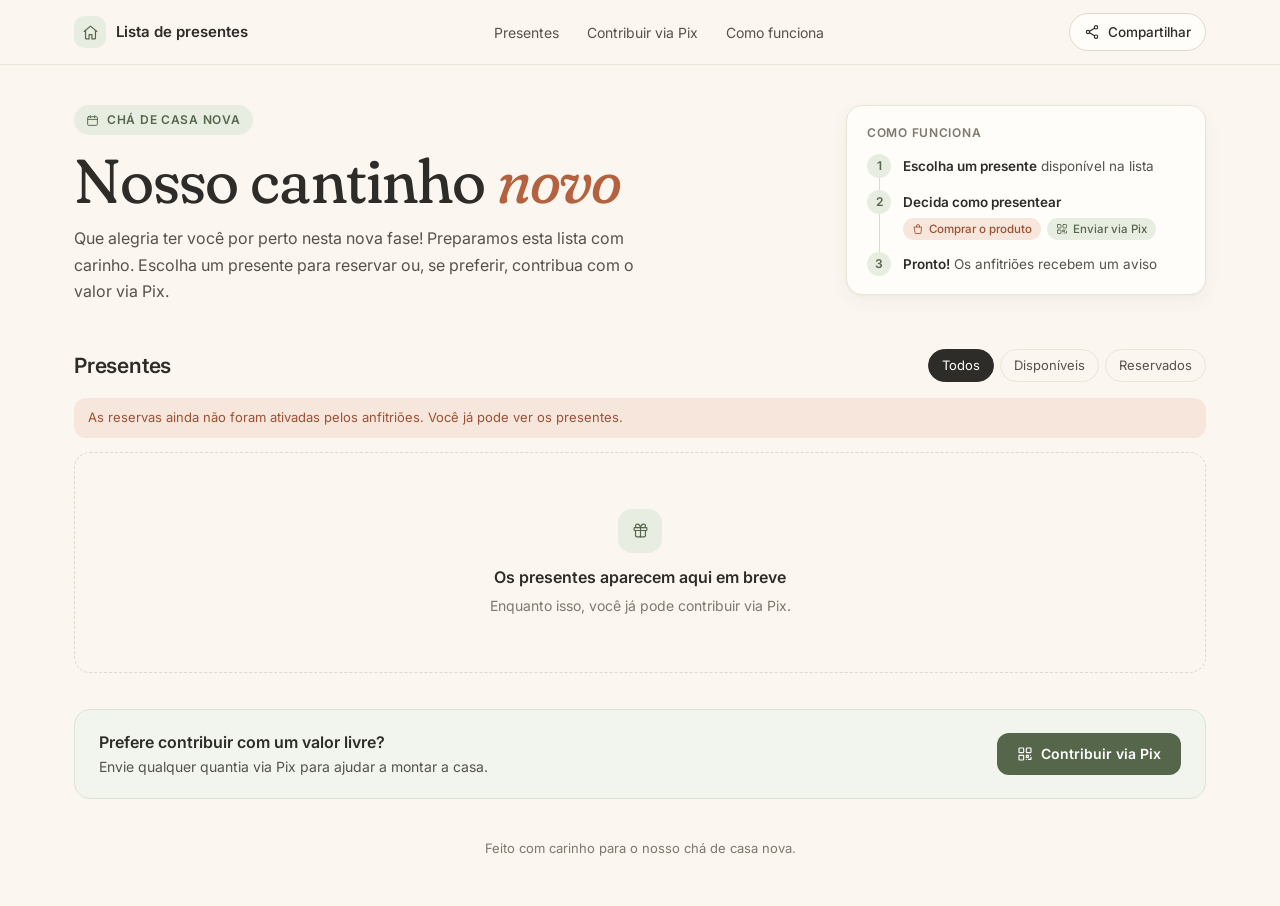
==== docs/index.html @ 6e47bffb "Cria o site público da lista de presentes Site estático (GitHub Pages, pasta docs/) com lista de pro" ====
<!doctype html>
<html lang="pt-BR">
<head>
<meta charset="utf-8">
<meta name="viewport" content="width=device-width, initial-scale=1, viewport-fit=cover">
<title>Nosso cantinho novo · Lista de presentes</title>
<meta name="description" content="Lista de presentes do nosso chá de casa nova. Escolha um presente ou contribua via Pix.">
<meta name="theme-color" content="#FBF7F0">
<meta property="og:type" content="website">
<meta property="og:title" content="Nosso cantinho novo · Lista de presentes">
<meta property="og:description" content="Escolha um presente para reservar ou contribua via Pix.">
<meta property="og:image" content="https://murilo-amaral.github.io/Lista-de-presentes/img/compartilhar.png">
<meta property="og:image:width" content="1200">
<meta property="og:image:height" content="630">
<meta name="twitter:card" content="summary_large_image">
<link rel="icon" href="data:image/svg+xml,%3Csvg xmlns='http://www.w3.org/2000/svg' viewBox='0 0 32 32'%3E%3Crect width='32' height='32' rx='9' fill='%23E8EDE1'/%3E%3Cpath d='M8 15l8-7 8 7M10 14v9h4v-5h4v5h4v-9' fill='none' stroke='%2356664B' stroke-width='2' stroke-linecap='round' stroke-linejoin='round'/%3E%3C/svg%3E">
<link rel="preconnect" href="https://fonts.googleapis.com">
<link rel="preconnect" href="https://fonts.gstatic.com" crossorigin>
<link href="https://fonts.googleapis.com/css2?family=Fraunces:ital,opsz,wght@0,9..144,400;1,9..144,400&family=Inter:wght@400;500;600&display=swap" rel="stylesheet">
<link rel="stylesheet" href="estilo.css">
</head>
<body>

<svg width="0" height="0" style="position:absolute" aria-hidden="true">
  <symbol id="i-link" viewBox="0 0 24 24"><path d="M10 13a5 5 0 0 0 7.5.5l3-3a5 5 0 0 0-7-7l-1.7 1.7"/><path d="M14 11a5 5 0 0 0-7.5-.5l-3 3a5 5 0 0 0 7 7l1.7-1.7"/></symbol>
  <symbol id="i-gift" viewBox="0 0 24 24"><rect x="3" y="8" width="18" height="4" rx="1"/><path d="M12 8v13"/><path d="M19 12v7a2 2 0 0 1-2 2H7a2 2 0 0 1-2-2v-7"/><path d="M7.5 8a2.5 2.5 0 0 1 0-5C11 3 12 8 12 8s1-5 4.5-5a2.5 2.5 0 0 1 0 5"/></symbol>
  <symbol id="i-home" viewBox="0 0 24 24"><path d="M3 10.5 12 3l9 7.5"/><path d="M5 9.5V20a1 1 0 0 0 1 1h4v-6h4v6h4a1 1 0 0 0 1-1V9.5"/></symbol>
  <symbol id="i-lock" viewBox="0 0 24 24"><rect x="4" y="11" width="16" height="10" rx="2"/><path d="M8 11V7a4 4 0 0 1 8 0v4"/></symbol>
  <symbol id="i-qr" viewBox="0 0 24 24"><rect x="3" y="3" width="7" height="7" rx="1"/><rect x="14" y="3" width="7" height="7" rx="1"/><rect x="3" y="14" width="7" height="7" rx="1"/><path d="M14 14h3v3h-3zM20 14v.01M14 20h.01M17 20h4v-3"/></symbol>
  <symbol id="i-bag" viewBox="0 0 24 24"><path d="M5 8h14l-1 12a1 1 0 0 1-1 1H7a1 1 0 0 1-1-1z"/><path d="M9 8V6a3 3 0 0 1 6 0v2"/></symbol>
  <symbol id="i-copy" viewBox="0 0 24 24"><rect x="9" y="9" width="12" height="12" rx="2"/><path d="M5 15V5a2 2 0 0 1 2-2h10"/></symbol>
  <symbol id="i-check" viewBox="0 0 24 24"><path d="M5 12.5l4.5 4.5L19 7.5"/></symbol>
  <symbol id="i-send" viewBox="0 0 24 24"><path d="M21 3 10 14"/><path d="M21 3l-7 18-4-7-7-4z"/></symbol>
  <symbol id="i-share" viewBox="0 0 24 24"><circle cx="18" cy="5" r="2.5"/><circle cx="6" cy="12" r="2.5"/><circle cx="18" cy="19" r="2.5"/><path d="M8.2 10.8l7.6-4.4M8.2 13.2l7.6 4.4"/></symbol>
  <symbol id="i-x" viewBox="0 0 24 24"><path d="M6 6l12 12M18 6 6 18"/></symbol>
  <symbol id="i-info" viewBox="0 0 24 24"><circle cx="12" cy="12" r="9"/><path d="M12 11v5M12 8h.01"/></symbol>
  <symbol id="i-cal" viewBox="0 0 24 24"><rect x="3" y="5" width="18" height="16" rx="2"/><path d="M3 10h18M8 3v4M16 3v4"/></symbol>
  <symbol id="i-ext" viewBox="0 0 24 24"><path d="M14 4h6v6M20 4l-9 9"/><path d="M18 14v5a1 1 0 0 1-1 1H5a1 1 0 0 1-1-1V7a1 1 0 0 1 1-1h5"/></symbol>
</svg>

<header class="nav">
  <div class="wrap nav-in">
    <a class="brand" href="#topo"><span class="mk"><svg class="i"><use href="#i-home"/></svg></span>Lista de presentes</a>
    <nav class="links">
      <a href="#presentes">Presentes</a>
      <a href="#" data-abrir-pix>Contribuir via Pix</a>
      <a href="#como-funciona">Como funciona</a>
    </nav>
    <button class="share" id="btnCompartilhar" type="button"><svg class="i"><use href="#i-share"/></svg><span>Compartilhar</span></button>
  </div>
</header>

<main id="topo">
  <section class="wrap hero">
    <div class="hero-txt">
      <span class="eyebrow"><svg class="i"><use href="#i-cal"/></svg><span id="etiqueta"></span></span>
      <h1 class="serif" id="titulo"></h1>
      <p class="lead" id="mensagem"></p>
    </div>
    <aside class="how" id="como-funciona">
      <h4>Como funciona</h4>
      <div class="step"><span class="n">1</span><div class="tx"><b>Escolha um presente</b> disponível na lista</div></div>
      <div class="step"><span class="n">2</span><div class="tx"><b>Decida como presentear</b>
        <div class="or"><span class="chip t"><svg class="i"><use href="#i-bag"/></svg>Comprar o produto</span><span class="chip s"><svg class="i"><use href="#i-qr"/></svg>Enviar via Pix</span></div></div></div>
      <div class="step"><span class="n">3</span><div class="tx"><b>Pronto!</b> Os anfitriões recebem um aviso</div></div>
    </aside>
  </section>

  <section class="wrap" id="presentes">
    <div class="sechead">
      <h2>Presentes <small id="contagem"></small></h2>
      <div class="filters" role="tablist">
        <button class="on" data-filtro="todos" type="button">Todos</button>
        <button data-filtro="disponiveis" type="button">Disponíveis</button>
        <button data-filtro="reservados" type="button">Reservados</button>
      </div>
    </div>
    <div class="aviso" id="aviso" hidden></div>
    <div class="grid" id="grade"></div>
    <div class="vazio" id="vazio" hidden>
      <span class="mk"><svg class="i"><use href="#i-gift"/></svg></span>
      <b>Os presentes aparecem aqui em breve</b>
      <span>Enquanto isso, você já pode contribuir via Pix.</span>
    </div>
  </section>

  <section class="wrap pix-faixa">
    <div>
      <b>Prefere contribuir com um valor livre?</b>
      <span>Envie qualquer quantia via Pix para ajudar a montar a casa.</span>
    </div>
    <button class="btn sage" type="button" data-abrir-pix><svg class="i"><use href="#i-qr"/></svg>Contribuir via Pix</button>
  </section>
</main>

<footer class="wrap rodape">Feito com carinho para o nosso chá de casa nova.</footer>

<!-- ============ Modal: reservar ============ -->
<dialog class="modal" id="modalReserva" aria-labelledby="mrTitulo">
  <form method="dialog" class="modal-in" id="formReserva">
    <div class="top"><h3 id="mrTitulo">Reservar presente</h3><button class="x" type="button" data-fechar aria-label="Fechar"><svg class="i"><use href="#i-x"/></svg></button></div>
    <div class="item" data-item></div>
    <div class="opts">
      <button type="button" class="opt on" data-modo="comprar"><span class="radio"></span><span class="oi t"><svg class="i"><use href="#i-bag"/></svg></span><b>Comprar o produto</b><span>Você compra e entrega</span></button>
      <button type="button" class="opt" data-modo="pix"><span class="radio"></span><span class="oi s"><svg class="i"><use href="#i-qr"/></svg></span><b>Contribuir via Pix</b><span>Envie o valor aos anfitriões</span></button>
    </div>
    <a class="anuncio" id="mrAnuncio" target="_blank" rel="noopener"><svg class="i"><use href="#i-ext"/></svg>Ver o anúncio do produto</a>
    <label class="campo">Seu nome <small>(só os anfitriões verão)</small>
      <input type="text" name="nome" maxlength="60" autocomplete="name" placeholder="Como os anfitriões te chamam" required>
    </label>
    <p class="erro" data-erro hidden></p>
    <button class="btn pri grande" type="submit" data-enviar><svg class="i"><use href="#i-gift"/></svg>Confirmar reserva</button>
    <p class="note"><svg class="i"><use href="#i-info"/></svg>Depois de reservar, o presente aparece como "Tem dono" para os outros convidados.</p>
  </form>
</dialog>

<!-- ============ Modal: Pix ============ -->
<dialog class="modal" id="modalPix" aria-labelledby="mpTitulo">
  <form method="dialog" class="modal-in" id="formPix">
    <div class="top"><h3 id="mpTitulo">Contribuir via Pix</h3><button class="x" type="button" data-fechar aria-label="Fechar"><svg class="i"><use href="#i-x"/></svg></button></div>
    <div class="item" data-item></div>
    <div data-pix-ok>
      <div class="qrwrap">
        <div class="qr" id="qr"></div>
        <div class="qrtx"><b>Escaneie no app do banco</b><span>Use a câmera do app do seu banco.</span><span class="sugerido" id="mpSugerido"></span></div>
      </div>
      <div class="orlbl">Ou copie a chave Pix</div>
      <div class="keyrow">
        <div class="key" id="mpChave"></div>
        <button class="copy" type="button" id="btnCopiar"><svg class="i"><use href="#i-copy"/></svg><span>Copiar chave</span></button>
      </div>
      <div class="avisar">
        <b>Já enviou? Avise os anfitriões</b>
        <label class="campo">Seu nome
          <input type="text" name="nome" maxlength="60" autocomplete="name" placeholder="Como os anfitriões te chamam">
        </label>
        <label class="check" data-so-item><input type="checkbox" name="reservar"> Paguei o valor do presente — marcar como reservado</label>
        <p class="erro" data-erro hidden></p>
        <button class="btn sage grande" type="submit" data-enviar><svg class="i"><use href="#i-send"/></svg>Avisar que enviei</button>
      </div>
    </div>
    <div class="pix-off" data-pix-off hidden>
      <svg class="i"><use href="#i-info"/></svg>
      <span>A chave Pix ainda não foi configurada pelos anfitriões.</span>
    </div>
  </form>
</dialog>

<!-- ============ Confirmação ============ -->
<div class="toast" id="toast" role="status" aria-live="polite" hidden>
  <span class="ck"><svg class="i"><use href="#i-check"/></svg></span>
  <div><b id="toastTitulo">Reservado com sucesso</b><span id="toastTexto"></span><span class="tg" id="toastTg" hidden><svg class="i"><use href="#i-send"/></svg>Notificação enviada pelo Telegram</span></div>
  <button class="x" id="toastFechar" aria-label="Fechar"><svg class="i"><use href="#i-x"/></svg></button>
</div>

<script src="config.js"></script>
<script src="vendor/qrcode.js"></script>
<script src="app.js"></script>
</body>
</html>
---- docs/estilo.css ----
:root{
  --bg:#FBF7F0; --surface:#FFFDF9; --line:#ECE4D7; --line-2:#E2D8C8;
  --ink:#2D2C29; --ink-2:#55524C; --muted:#7D776D;
  --sage:#8C9C7E; --sage-d:#56664B; --sage-l:#E8EDE1; --sage-ll:#F2F5ED;
  --terra:#B4613F; --terra-d:#9C5133; --terra-l:#F6E6DC;
  --shadow:0 1px 2px rgba(60,45,30,.04),0 6px 18px rgba(60,45,30,.05);
  --r:16px;
}
*{box-sizing:border-box;margin:0;padding:0}
[hidden]{display:none!important}
html{scroll-behavior:smooth;scroll-padding-top:80px}
body{font-family:Inter,system-ui,-apple-system,"Segoe UI",sans-serif;color:var(--ink);background:var(--bg);-webkit-font-smoothing:antialiased;line-height:1.5;min-height:100vh}
button,input{font:inherit;color:inherit}
button{cursor:pointer;background:none;border:0}
a{color:inherit;text-decoration:none}
.serif{font-family:Fraunces,Georgia,serif;font-variation-settings:"SOFT" 100}
svg.i{width:16px;height:16px;fill:none;stroke:currentColor;stroke-width:1.7;stroke-linecap:round;stroke-linejoin:round;flex:none}
.wrap{max-width:1180px;margin:0 auto;padding:0 24px}
:focus-visible{outline:2px solid var(--sage-d);outline-offset:2px;border-radius:6px}

/* nav */
.nav{position:sticky;top:0;z-index:20;background:rgba(251,247,240,.92);backdrop-filter:blur(10px);border-bottom:1px solid var(--line)}
.nav-in{height:64px;display:flex;align-items:center;justify-content:space-between;gap:16px}
.brand{display:flex;align-items:center;gap:10px;font-weight:600;font-size:15px}
.mk{width:32px;height:32px;border-radius:10px;background:var(--sage-l);color:var(--sage-d);display:grid;place-items:center;flex:none}
.mk svg{width:17px;height:17px}
.links{display:flex;gap:28px;font-size:14px;color:var(--ink-2)}
.links a:hover{color:var(--ink)}
.share{display:flex;align-items:center;gap:8px;font-size:13.5px;font-weight:500;border:1px solid var(--line-2);border-radius:999px;padding:8px 14px;background:var(--surface)}
.share:hover{border-color:var(--sage)}

/* hero */
.hero{display:flex;justify-content:space-between;align-items:flex-start;gap:40px;padding-top:40px;padding-bottom:8px}
.eyebrow{display:inline-flex;align-items:center;gap:8px;font-size:12px;font-weight:600;letter-spacing:.06em;text-transform:uppercase;color:var(--sage-d);background:var(--sage-l);border-radius:999px;padding:6px 12px}
.eyebrow svg{width:13px;height:13px}
.hero h1{font-size:clamp(38px,6vw,62px);line-height:1.04;font-weight:400;letter-spacing:-.015em;margin:14px 0 12px}
.hero h1 em{font-style:italic;color:var(--terra)}
.lead{font-size:16px;line-height:1.65;color:var(--ink-2);max-width:580px}
.how{width:360px;flex:none;background:var(--surface);border:1px solid var(--line);border-radius:var(--r);padding:18px 20px;box-shadow:var(--shadow)}
.how h4{font-size:12px;font-weight:600;letter-spacing:.06em;text-transform:uppercase;color:var(--muted);margin-bottom:12px}
.step{display:flex;gap:12px;position:relative;padding-bottom:12px}
.step:last-child{padding-bottom:0}
.step .n{width:24px;height:24px;border-radius:50%;display:grid;place-items:center;font-size:12px;font-weight:600;background:var(--sage-l);color:var(--sage-d);flex:none;z-index:1}
.step:not(:last-child):before{content:"";position:absolute;left:11.5px;top:24px;bottom:0;width:1px;background:var(--line-2)}
.step .tx{font-size:13.5px;line-height:1.4;color:var(--ink-2);padding-top:3px}
.step .tx b{color:var(--ink);font-weight:600}
.or{display:flex;gap:6px;margin-top:6px;flex-wrap:wrap}
.chip{white-space:nowrap;display:inline-flex;align-items:center;gap:5px;font-size:11.5px;font-weight:500;border-radius:999px;padding:3px 9px}
.chip.t{background:var(--terra-l);color:var(--terra-d)}
.chip.s{background:var(--sage-l);color:var(--sage-d)}
.chip svg{width:12px;height:12px}

/* lista */
.sechead{display:flex;align-items:center;justify-content:space-between;gap:12px;flex-wrap:wrap;margin:36px 0 16px}
.sechead h2{font-size:21px;font-weight:600;letter-spacing:-.01em}
.sechead small{font-size:13px;font-weight:400;color:var(--muted);margin-left:8px}
.filters{display:flex;gap:6px}
.filters button{font-size:13px;padding:6px 13px;border-radius:999px;color:var(--ink-2);border:1px solid var(--line)}
.filters button.on{background:var(--ink);color:#fff;border-color:var(--ink)}
.aviso{font-size:13px;color:var(--terra-d);background:var(--terra-l);border-radius:12px;padding:10px 14px;margin-bottom:14px}
.grid{display:grid;grid-template-columns:repeat(auto-fill,minmax(250px,1fr));gap:20px}
.card{background:var(--surface);border:1px solid var(--line);border-radius:var(--r);overflow:hidden;box-shadow:var(--shadow);display:flex;flex-direction:column}
.ph{aspect-ratio:1/1;position:relative;background:#fff;border-bottom:1px solid var(--line)}
.ph img{width:100%;height:100%;object-fit:contain;padding:14px;display:block}
.ph .sem{position:absolute;inset:0;display:grid;place-items:center;color:var(--line-2)}
.ph .sem svg{width:48px;height:48px}
.imp{position:absolute;left:10px;bottom:10px;display:inline-flex;align-items:center;gap:5px;font-size:11px;font-weight:500;color:var(--ink-2);background:rgba(255,253,249,.9);backdrop-filter:blur(4px);border:1px solid rgba(0,0,0,.06);border-radius:999px;padding:4px 9px 4px 7px}
.imp svg{width:11px;height:11px}
.badge{position:absolute;left:10px;top:10px;display:inline-flex;align-items:center;gap:6px;font-size:12px;font-weight:600;border-radius:999px;padding:5px 10px}
.badge.av{background:rgba(255,253,249,.94);color:var(--sage-d);border:1px solid rgba(0,0,0,.05)}
.badge.av i{width:6px;height:6px;border-radius:50%;background:#6E8A5C}
.badge.own{background:var(--ink);color:#fff}
.badge svg{width:12px;height:12px}
.cb{padding:14px 16px 16px;display:flex;flex-direction:column;flex:1}
.cb h3{font-size:15px;font-weight:600;line-height:1.3}
.cb p{font-size:13px;line-height:1.45;color:var(--muted);margin-top:4px}
.price{display:flex;align-items:baseline;gap:6px;margin:10px 0 12px}
.price b{font-size:15.5px;font-weight:600}
.price span{font-size:11.5px;color:var(--muted)}
.acoes{margin-top:auto}
.btn{display:flex;align-items:center;justify-content:center;gap:8px;height:42px;border-radius:12px;font-size:14px;font-weight:600;width:100%;transition:filter .15s}
.btn:hover{filter:brightness(.95)}
.btn:disabled{opacity:.6;cursor:wait}
.btn.pri{background:var(--terra);color:#fff}
.btn.sage{background:var(--sage-d);color:#fff}
.btn.sec{color:var(--sage-d);height:34px;font-weight:500;font-size:13px;margin-top:4px}
.btn.grande{height:46px;font-size:14.5px}
.card.res .ph img{filter:grayscale(.6);opacity:.55}
.card.res .ph{background:#F5F2ED}
.card.res h3{color:var(--ink-2)}
.card.res .price b{color:var(--muted)}
.resbox{margin-top:auto;border-radius:12px;background:#F3EFE8;border:1px dashed var(--line-2);padding:10px 12px;display:flex;gap:10px;align-items:center}
.resbox .ic{width:26px;height:26px;border-radius:50%;background:#E7E1D7;color:var(--ink-2);display:grid;place-items:center;flex:none}
.resbox .ic svg{width:14px;height:14px}
.resbox b{display:block;font-size:13px;font-weight:600}
.resbox span{font-size:12px;color:var(--muted)}
.vazio{display:flex;flex-direction:column;align-items:center;gap:6px;text-align:center;padding:56px 20px;border:1px dashed var(--line-2);border-radius:var(--r);color:var(--muted);font-size:14px}
.vazio b{color:var(--ink);font-size:16px;font-weight:600}
.vazio .mk{width:44px;height:44px;border-radius:14px;margin-bottom:6px}

.pix-faixa{margin-top:36px;display:flex;align-items:center;justify-content:space-between;gap:20px;background:var(--sage-ll);border:1px solid #DCE3D3;border-radius:var(--r);padding:20px 24px;max-width:1132px}
.pix-faixa b{display:block;font-size:16px;font-weight:600}
.pix-faixa span{font-size:14px;color:var(--ink-2)}
.pix-faixa .btn{width:auto;padding:0 20px;flex:none}
.rodape{text-align:center;font-size:13px;color:var(--muted);padding-top:40px;padding-bottom:48px}

/* modal */
.modal{border:0;padding:0;background:transparent;margin:auto;max-width:440px;width:calc(100% - 32px);max-height:calc(100% - 32px)}
.modal::backdrop{background:rgba(45,44,41,.38);backdrop-filter:blur(2px)}
.modal-in{background:var(--surface);border-radius:20px;padding:20px;box-shadow:0 24px 60px -12px rgba(60,45,30,.35);display:flex;flex-direction:column;gap:14px}
.top{display:flex;justify-content:space-between;align-items:center}
.top h3{font-size:17px;font-weight:600}
.x{width:30px;height:30px;border-radius:50%;background:#F3EFE8;display:grid;place-items:center;color:var(--muted);flex:none}
.x svg{width:14px;height:14px}
.item{display:flex;align-items:center;gap:12px;padding:8px;border-radius:12px;background:#F7F3EC}
.item:empty{display:none}
.item img{width:48px;height:48px;border-radius:9px;object-fit:contain;background:#fff;flex:none}
.item b{display:block;font-size:14px;font-weight:600;line-height:1.3}
.item span{font-size:12.5px;color:var(--muted)}
.opts{display:grid;grid-template-columns:1fr 1fr;gap:8px}
.opt{text-align:left;border:1px solid var(--line-2);border-radius:12px;padding:11px;position:relative;background:var(--surface)}
.opt .oi{width:28px;height:28px;border-radius:8px;display:grid;place-items:center;margin-bottom:7px}
.opt .oi.t{background:var(--terra-l);color:var(--terra-d)}
.opt .oi.s{background:var(--sage-l);color:var(--sage-d)}
.opt b{display:block;font-size:13px;font-weight:600}
.opt>span:last-child{display:block;font-size:11.5px;color:var(--muted);margin-top:2px;line-height:1.3}
.opt .radio{position:absolute;right:10px;top:10px;width:15px;height:15px;border-radius:50%;border:1.5px solid var(--line-2);background:#fff}
.opt.on{border-color:var(--terra);background:#FDF6F1;box-shadow:0 0 0 2px rgba(180,97,63,.14)}
.opt.on .radio{border-color:var(--terra);background:radial-gradient(circle,var(--terra) 0 3.5px,#fff 4px)}
.anuncio{display:inline-flex;align-items:center;gap:7px;font-size:13.5px;font-weight:500;color:var(--terra-d)}
.anuncio[hidden]{display:none}
.campo{display:flex;flex-direction:column;gap:6px;font-size:13px;font-weight:600}
.campo small{font-weight:400;color:var(--muted)}
.campo input{height:44px;border-radius:12px;border:1px solid var(--line-2);background:#fff;padding:0 13px;font-size:15px;font-weight:400}
.campo input:focus{outline:none;border-color:var(--sage-d);box-shadow:0 0 0 3px rgba(86,102,75,.15)}
.check{display:flex;gap:9px;align-items:flex-start;font-size:13px;color:var(--ink-2);line-height:1.4}
.check input{margin-top:2px;accent-color:var(--sage-d);width:16px;height:16px;flex:none}
.erro{font-size:13px;color:#A2402A;background:#FBEAE4;border-radius:10px;padding:8px 12px}
.note{display:flex;gap:7px;font-size:12px;line-height:1.45;color:var(--muted)}
.note svg{width:13px;height:13px;margin-top:2px}
.qrwrap{display:flex;gap:16px;align-items:center}
.qr{width:150px;height:150px;border-radius:14px;background:#fff;border:1px solid var(--line);padding:10px;flex:none}
.qr svg,.qr img{width:100%;height:100%;display:block}
.qrtx b{display:block;font-size:14px;font-weight:600;margin-bottom:4px}
.qrtx span{display:block;font-size:12.5px;line-height:1.45;color:var(--muted)}
.qrtx .sugerido{margin-top:6px;color:var(--ink-2)}
.orlbl{display:flex;align-items:center;gap:10px;font-size:12.5px;color:var(--muted)}
.orlbl:before,.orlbl:after{content:"";flex:1;height:1px;background:var(--line)}
.keyrow{display:flex;gap:8px}
.key{flex:1;min-width:0;height:44px;border-radius:12px;border:1px dashed var(--line-2);background:#FAF7F2;display:flex;align-items:center;padding:0 12px;font-size:13px;color:var(--ink-2);overflow:hidden;text-overflow:ellipsis;white-space:nowrap}
.copy{height:44px;border-radius:12px;background:var(--sage-d);color:#fff;font-size:13px;font-weight:600;padding:0 14px;display:flex;align-items:center;gap:6px;white-space:nowrap}
.copy svg{width:14px;height:14px}
.link-copia{font-size:12.5px;color:var(--sage-d);text-decoration:underline;text-underline-offset:3px;align-self:flex-start}
.avisar{display:flex;flex-direction:column;gap:10px;border-top:1px solid var(--line);padding-top:14px;margin-top:2px}
.avisar>b{font-size:14px}
.pix-off{display:flex;gap:10px;align-items:center;font-size:14px;color:var(--ink-2);background:#F7F3EC;border-radius:12px;padding:14px}
[data-pix-ok]{display:flex;flex-direction:column;gap:12px}
[data-pix-ok][hidden]{display:none}

/* toast */
.toast{position:fixed;z-index:50;right:24px;bottom:24px;max-width:380px;border-radius:16px;background:#EEF2E8;border:1px solid #D6DFCB;padding:13px 14px;display:flex;gap:11px;align-items:flex-start;box-shadow:0 16px 40px -12px rgba(60,45,30,.3);animation:sobe .25s ease-out}
.toast[hidden]{display:none}
.toast .ck{width:30px;height:30px;border-radius:50%;background:var(--sage-d);color:#fff;display:grid;place-items:center;flex:none}
.toast .ck svg{width:16px;height:16px;stroke-width:2.4}
.toast b{display:block;font-size:14px;font-weight:600;color:#3F4D35}
.toast span{display:block;font-size:12.5px;color:#5C6A52;margin-top:1px}
.toast .tg{display:inline-flex;align-items:center;gap:5px;margin-top:7px;font-size:11.5px;font-weight:500;background:rgba(255,255,255,.7);border-radius:999px;padding:3px 9px}
.toast .tg[hidden]{display:none}
.toast .tg svg{width:11px;height:11px}
.toast .x{background:transparent;width:24px;height:24px}
@keyframes sobe{from{transform:translateY(12px);opacity:0}}

/* responsivo */
@media (max-width:900px){
  .hero{flex-direction:column;gap:24px;padding-top:28px}
  .how{width:100%}
  .links{display:none}
}
@media (max-width:560px){
  .wrap{padding-left:16px;padding-right:16px}
  .share span{display:none}
  .share{padding:8px 10px}
  .grid{grid-template-columns:1fr;gap:14px}
  .ph{aspect-ratio:16/10}
  .pix-faixa{flex-direction:column;align-items:stretch;margin-left:16px;margin-right:16px;padding:18px}
  .pix-faixa .btn{width:100%}
  .modal{width:100%;max-width:none;margin:auto 0 0;max-height:92vh}
  .modal-in{border-radius:20px 20px 0 0;padding:18px 16px calc(18px + env(safe-area-inset-bottom))}
  .qr{width:128px;height:128px}
  .toast{left:12px;right:12px;bottom:12px;max-width:none}
}
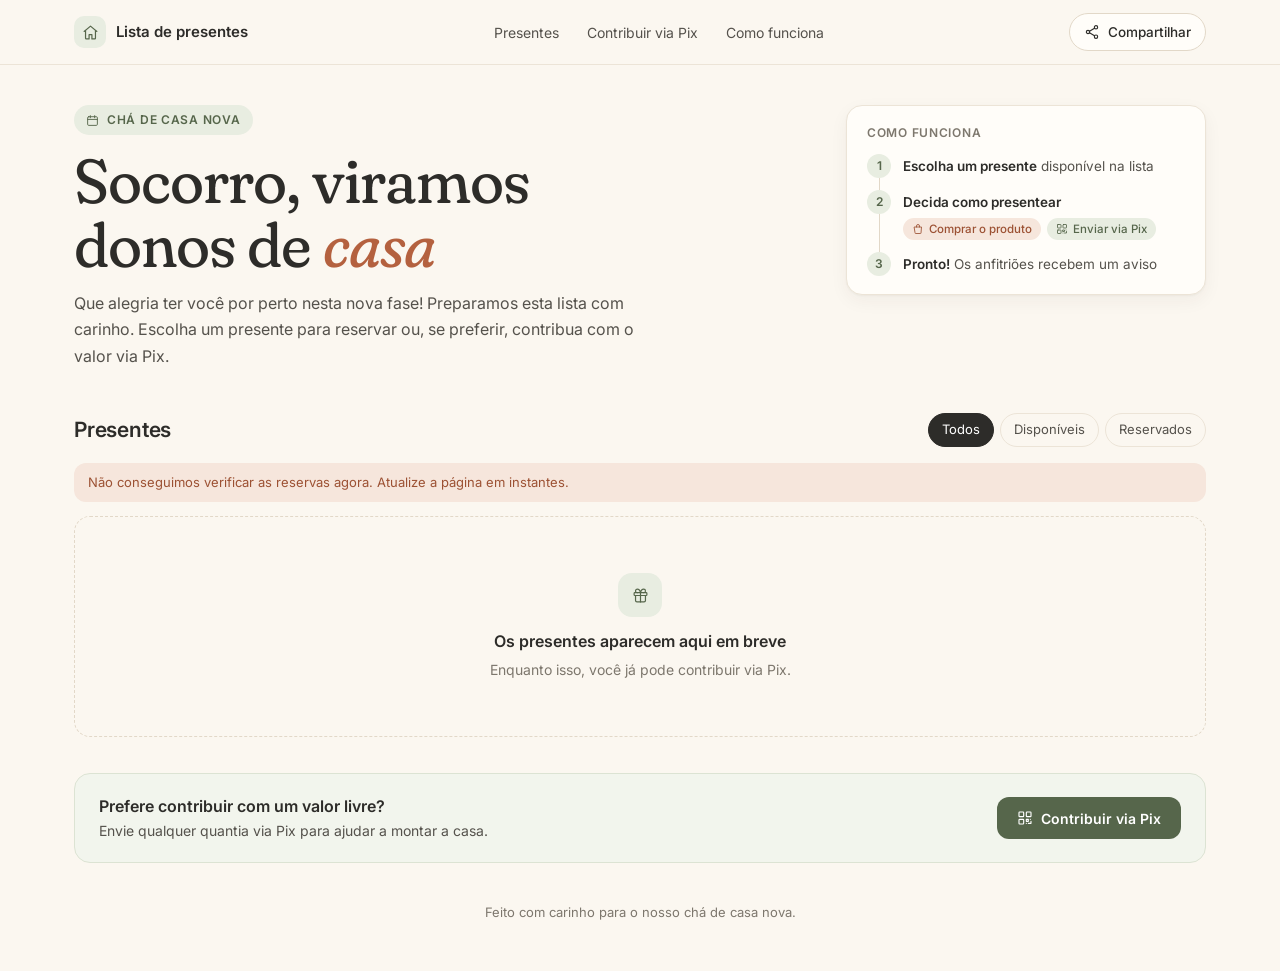
==== commit f90e57a0: "Configura o Pix e muda o título para "Socorro, viramos donos de casa" Co-Authored-By: Claude Opus 5." ====
--- a/docs/index.html
+++ b/docs/index.html
@@ -3,11 +3,11 @@
 <head>
 <meta charset="utf-8">
 <meta name="viewport" content="width=device-width, initial-scale=1, viewport-fit=cover">
-<title>Nosso cantinho novo · Lista de presentes</title>
+<title>Socorro, viramos donos de casa · Lista de presentes</title>
 <meta name="description" content="Lista de presentes do nosso chá de casa nova. Escolha um presente ou contribua via Pix.">
 <meta name="theme-color" content="#FBF7F0">
 <meta property="og:type" content="website">
-<meta property="og:title" content="Nosso cantinho novo · Lista de presentes">
+<meta property="og:title" content="Socorro, viramos donos de casa · Lista de presentes">
 <meta property="og:description" content="Escolha um presente para reservar ou contribua via Pix.">
 <meta property="og:image" content="https://murilo-amaral.github.io/Lista-de-presentes/img/compartilhar.png">
 <meta property="og:image:width" content="1200">
--- a/docs/estilo.css
+++ b/docs/estilo.css
@@ -33,7 +33,7 @@
 .hero{display:flex;justify-content:space-between;align-items:flex-start;gap:40px;padding-top:40px;padding-bottom:8px}
 .eyebrow{display:inline-flex;align-items:center;gap:8px;font-size:12px;font-weight:600;letter-spacing:.06em;text-transform:uppercase;color:var(--sage-d);background:var(--sage-l);border-radius:999px;padding:6px 12px}
 .eyebrow svg{width:13px;height:13px}
-.hero h1{font-size:clamp(38px,6vw,62px);line-height:1.04;font-weight:400;letter-spacing:-.015em;margin:14px 0 12px}
+.hero h1{text-wrap:balance;font-size:clamp(38px,6vw,62px);line-height:1.04;font-weight:400;letter-spacing:-.015em;margin:14px 0 12px}
 .hero h1 em{font-style:italic;color:var(--terra)}
 .lead{font-size:16px;line-height:1.65;color:var(--ink-2);max-width:580px}
 .how{width:360px;flex:none;background:var(--surface);border:1px solid var(--line);border-radius:var(--r);padding:18px 20px;box-shadow:var(--shadow)}
@@ -147,7 +147,7 @@
 .orlbl{display:flex;align-items:center;gap:10px;font-size:12.5px;color:var(--muted)}
 .orlbl:before,.orlbl:after{content:"";flex:1;height:1px;background:var(--line)}
 .keyrow{display:flex;gap:8px}
-.key{flex:1;min-width:0;height:44px;border-radius:12px;border:1px dashed var(--line-2);background:#FAF7F2;display:flex;align-items:center;padding:0 12px;font-size:13px;color:var(--ink-2);overflow:hidden;text-overflow:ellipsis;white-space:nowrap}
+.key{flex:1;min-width:0;height:44px;border-radius:12px;border:1px dashed var(--line-2);background:#FAF7F2;display:flex;align-items:center;padding:0 10px;font-size:12px;letter-spacing:-.01em;color:var(--ink-2);overflow:hidden;text-overflow:ellipsis;white-space:nowrap}
 .copy{height:44px;border-radius:12px;background:var(--sage-d);color:#fff;font-size:13px;font-weight:600;padding:0 14px;display:flex;align-items:center;gap:6px;white-space:nowrap}
 .copy svg{width:14px;height:14px}
 .link-copia{font-size:12.5px;color:var(--sage-d);text-decoration:underline;text-underline-offset:3px;align-self:flex-start}
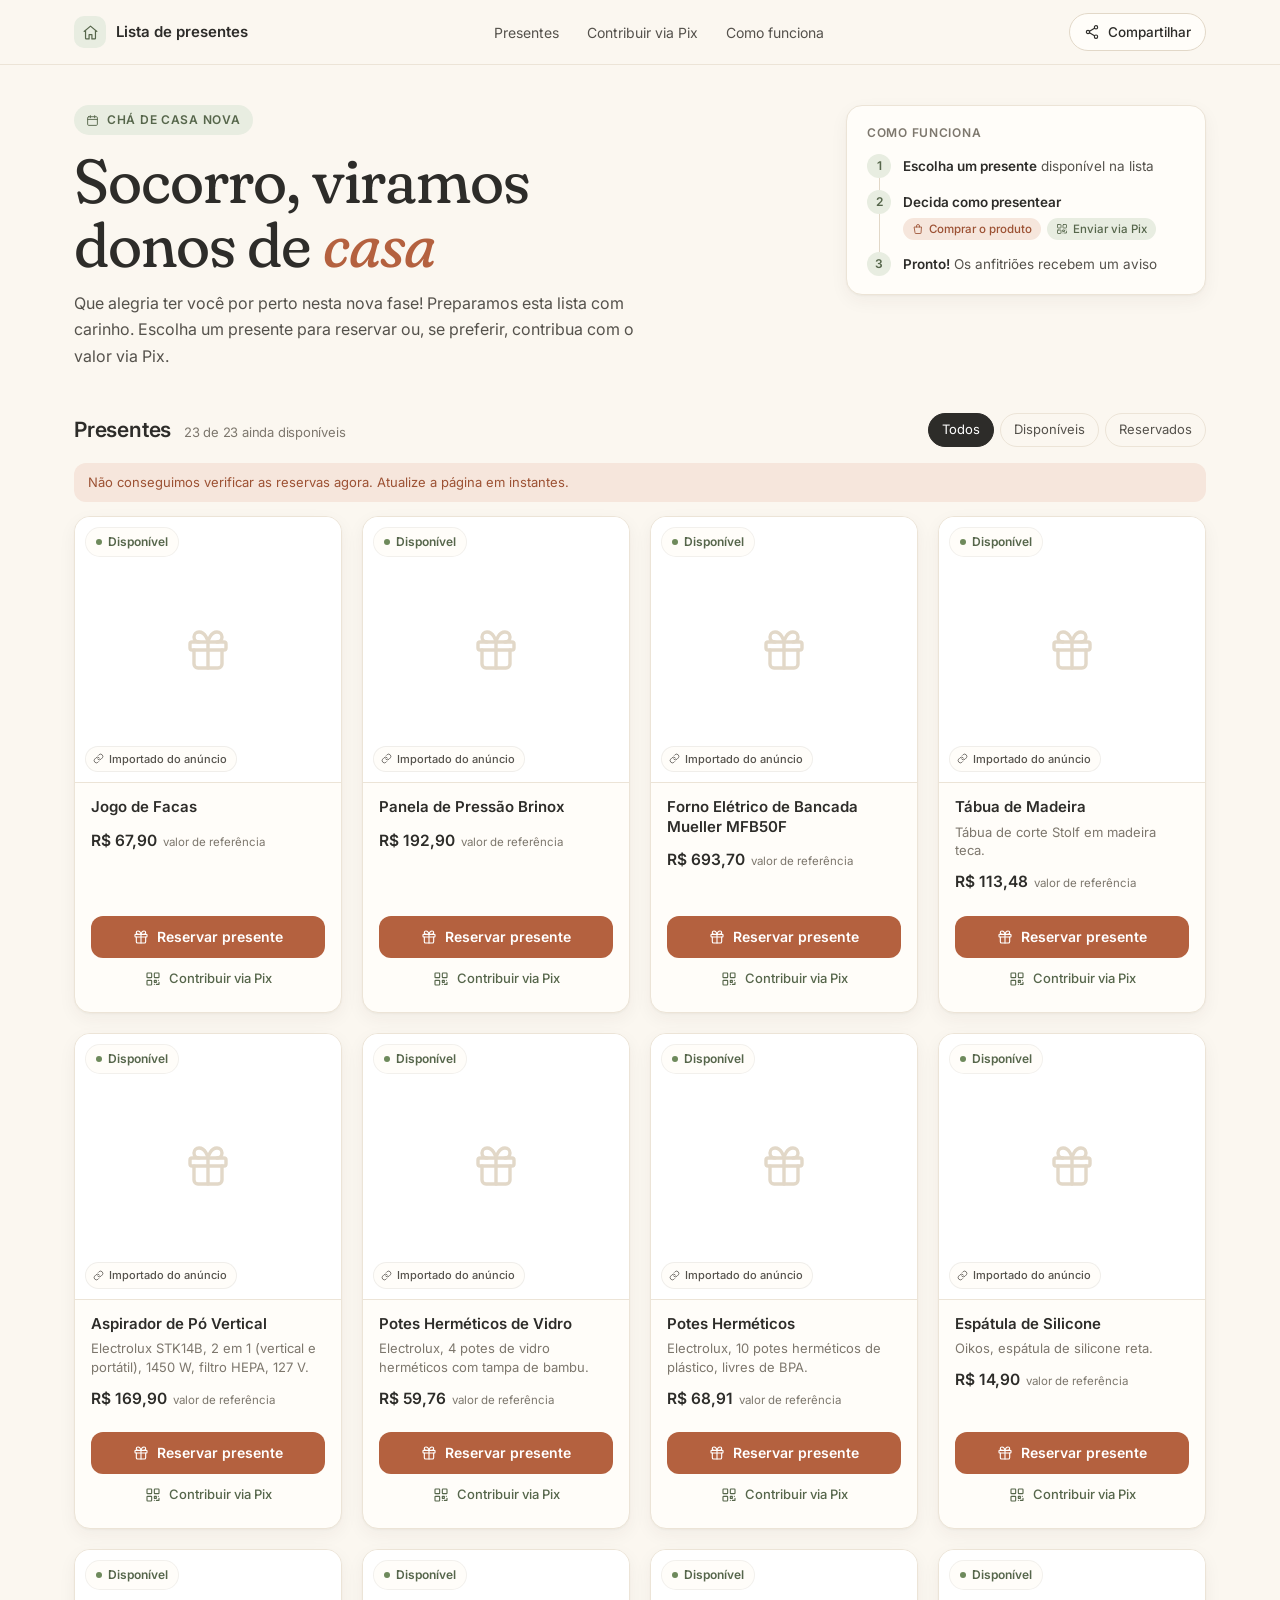
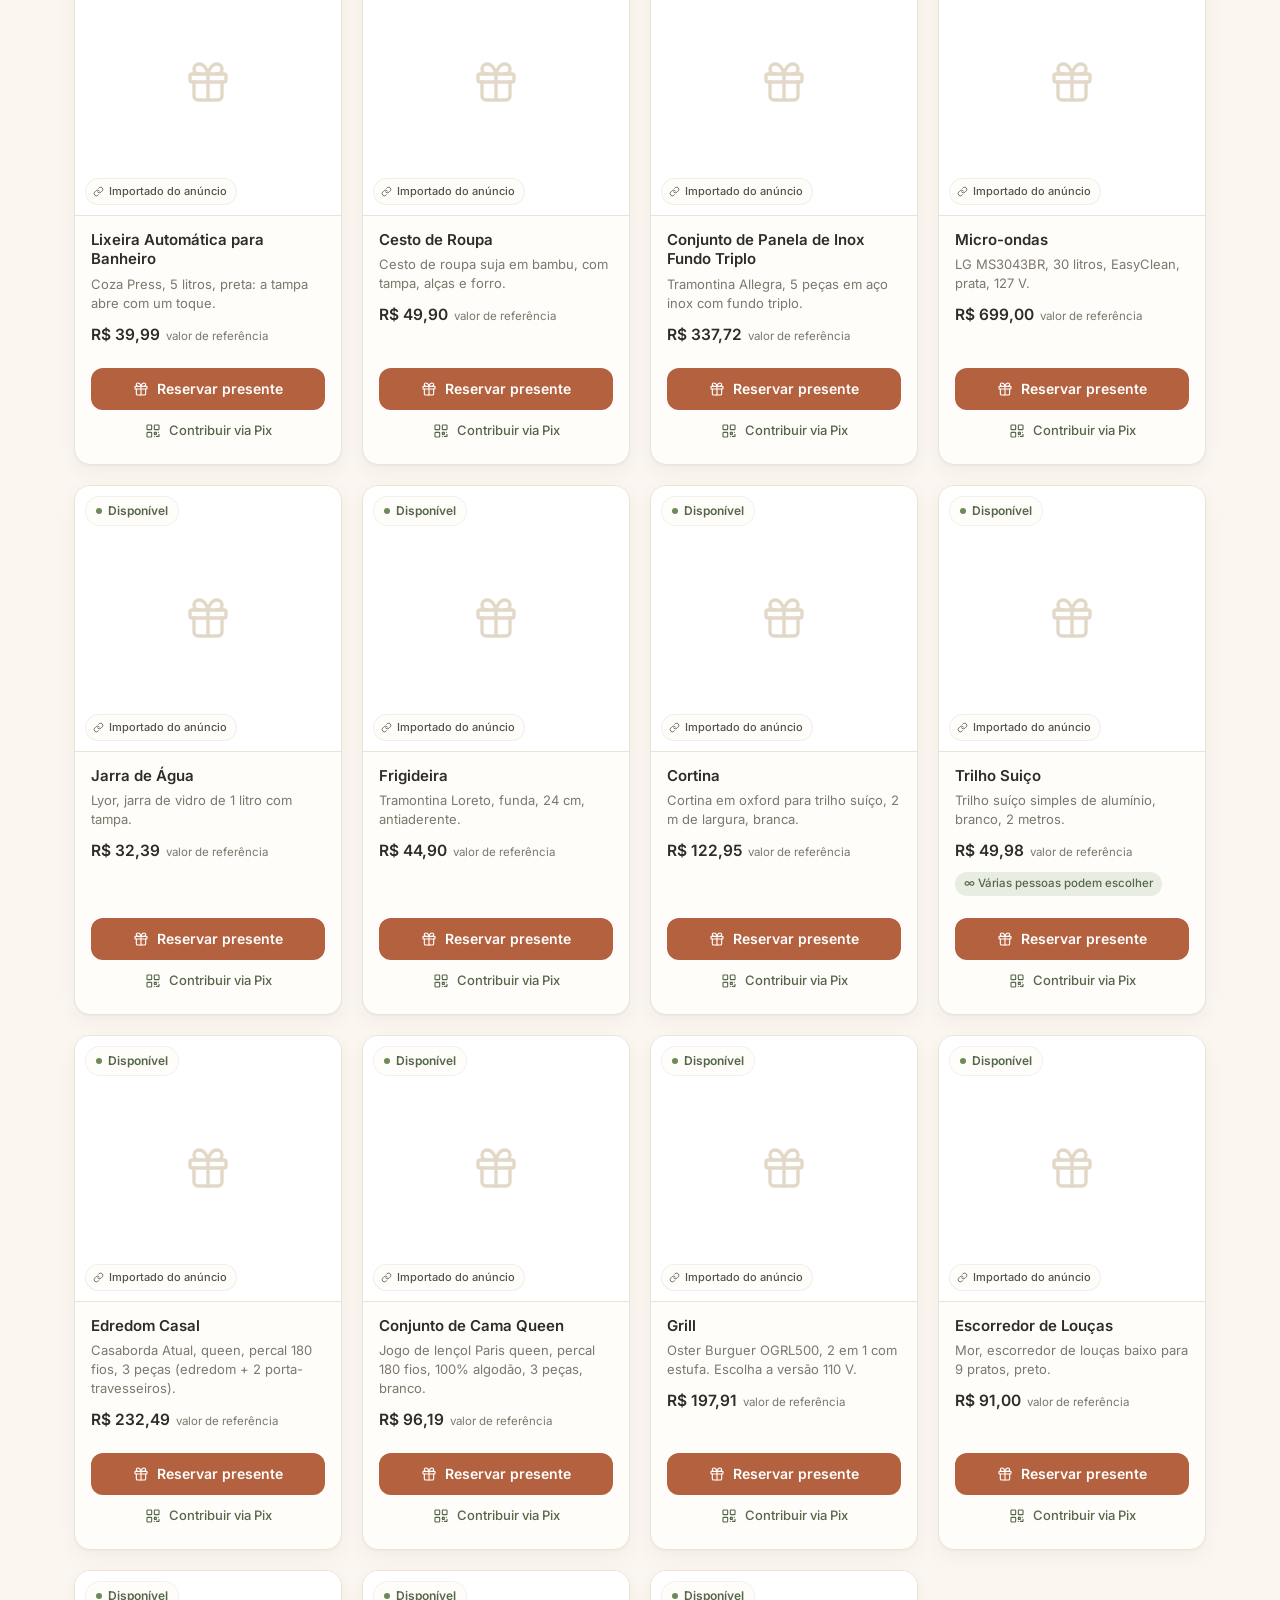
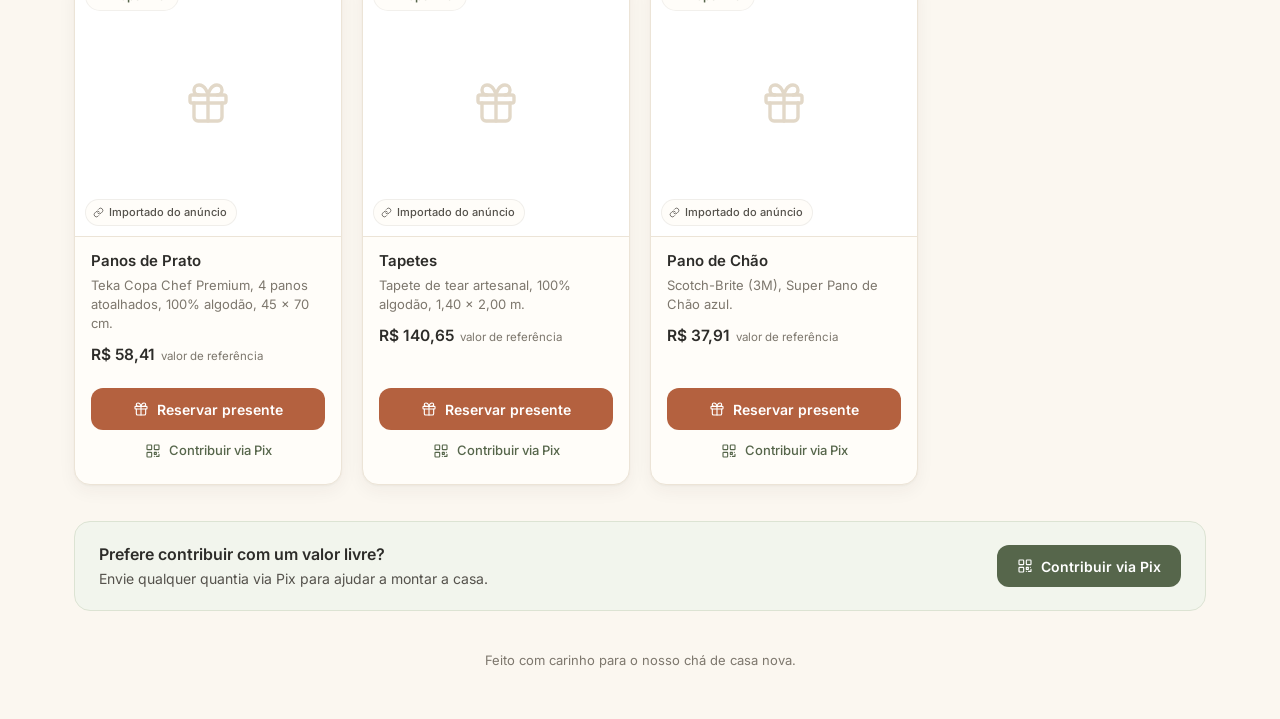
==== commit 25ce6e37: "Permite que quem reservou retire a reserva e remove o checkbox do Pix Cada reserva recebe um código " ====
--- a/docs/index.html
+++ b/docs/index.html
@@ -35,6 +35,7 @@
   <symbol id="i-x" viewBox="0 0 24 24"><path d="M6 6l12 12M18 6 6 18"/></symbol>
   <symbol id="i-info" viewBox="0 0 24 24"><circle cx="12" cy="12" r="9"/><path d="M12 11v5M12 8h.01"/></symbol>
   <symbol id="i-cal" viewBox="0 0 24 24"><rect x="3" y="5" width="18" height="16" rx="2"/><path d="M3 10h18M8 3v4M16 3v4"/></symbol>
+  <symbol id="i-undo" viewBox="0 0 24 24"><path d="M9 14 4 9l5-5"/><path d="M4 9h10.5a5.5 5.5 0 0 1 0 11H11"/></symbol>
   <symbol id="i-ext" viewBox="0 0 24 24"><path d="M14 4h6v6M20 4l-9 9"/><path d="M18 14v5a1 1 0 0 1-1 1H5a1 1 0 0 1-1-1V7a1 1 0 0 1 1-1h5"/></symbol>
 </svg>
 
@@ -110,7 +111,7 @@
     </label>
     <p class="erro" data-erro hidden></p>
     <button class="btn pri grande" type="submit" data-enviar><svg class="i"><use href="#i-gift"/></svg>Confirmar reserva</button>
-    <p class="note"><svg class="i"><use href="#i-info"/></svg>Depois de reservar, o presente aparece como "Tem dono" para os outros convidados.</p>
+    <p class="note"><svg class="i"><use href="#i-info"/></svg>Depois de reservar, o presente aparece como "Tem dono" para os outros convidados. Se mudar de ideia, você pode retirar a reserva por este mesmo aparelho.</p>
   </form>
 </dialog>
 
@@ -134,7 +135,6 @@
         <label class="campo">Seu nome
           <input type="text" name="nome" maxlength="60" autocomplete="name" placeholder="Como os anfitriões te chamam">
         </label>
-        <label class="check" data-so-item><input type="checkbox" name="reservar"> Paguei o valor do presente — marcar como reservado</label>
         <p class="erro" data-erro hidden></p>
         <button class="btn sage grande" type="submit" data-enviar><svg class="i"><use href="#i-send"/></svg>Avisar que enviei</button>
       </div>
@@ -142,6 +142,20 @@
     <div class="pix-off" data-pix-off hidden>
       <svg class="i"><use href="#i-info"/></svg>
       <span>A chave Pix ainda não foi configurada pelos anfitriões.</span>
+    </div>
+  </form>
+</dialog>
+
+<!-- ============ Modal: retirar reserva ============ -->
+<dialog class="modal" id="modalCancelar" aria-labelledby="mcTitulo">
+  <form method="dialog" class="modal-in" id="formCancelar">
+    <div class="top"><h3 id="mcTitulo">Retirar reserva?</h3><button class="x" type="button" data-fechar aria-label="Fechar"><svg class="i"><use href="#i-x"/></svg></button></div>
+    <div class="item" data-item></div>
+    <p class="txt">O presente volta a ficar disponível para os outros convidados, e os anfitriões são avisados.</p>
+    <p class="erro" data-erro hidden></p>
+    <div class="duplo">
+      <button class="btn claro grande" type="button" data-fechar>Manter reserva</button>
+      <button class="btn pri grande" type="submit" data-enviar><svg class="i"><use href="#i-undo"/></svg>Retirar reserva</button>
     </div>
   </form>
 </dialog>
--- a/docs/estilo.css
+++ b/docs/estilo.css
@@ -64,6 +64,11 @@
 .ph img{width:100%;height:100%;object-fit:contain;padding:14px;display:block}
 .ph .sem{position:absolute;inset:0;display:grid;place-items:center;color:var(--line-2)}
 .ph .sem svg{width:48px;height:48px}
+.ph.vazia{aspect-ratio:auto;height:132px;background:var(--sage-ll)}
+.ph.vazia .sem{color:#C9D3BE}
+.ph.vazia .sem svg{width:36px;height:36px}
+.cb h3{margin-bottom:2px}
+.acoes{padding-top:10px}
 .imp{position:absolute;left:10px;bottom:10px;display:inline-flex;align-items:center;gap:5px;font-size:11px;font-weight:500;color:var(--ink-2);background:rgba(255,253,249,.9);backdrop-filter:blur(4px);border:1px solid rgba(0,0,0,.06);border-radius:999px;padding:4px 9px 4px 7px}
 .imp svg{width:11px;height:11px}
 .badge{position:absolute;left:10px;top:10px;display:inline-flex;align-items:center;gap:6px;font-size:12px;font-weight:600;border-radius:999px;padding:5px 10px}
@@ -78,6 +83,7 @@
 .price b{font-size:15.5px;font-weight:600}
 .price span{font-size:11.5px;color:var(--muted)}
 .acoes{margin-top:auto}
+.chip.multi{align-self:flex-start;margin:-2px 0 12px;white-space:normal}
 .btn{display:flex;align-items:center;justify-content:center;gap:8px;height:42px;border-radius:12px;font-size:14px;font-weight:600;width:100%;transition:filter .15s}
 .btn:hover{filter:brightness(.95)}
 .btn:disabled{opacity:.6;cursor:wait}
@@ -189,3 +195,13 @@
   .qr{width:128px;height:128px}
   .toast{left:12px;right:12px;bottom:12px;max-width:none}
 }
+
+/* retirar reserva */
+.resbox.meu{background:var(--sage-ll);border:1px solid #DCE3D3}
+.resbox.meu .ic{background:var(--sage-d);color:#fff}
+.minha{display:flex;align-items:center;flex-wrap:wrap;gap:4px;font-size:12.5px;color:var(--sage-d);margin:-4px 0 10px}
+.minha svg{width:13px;height:13px}
+.link-acao{font-size:12.5px;color:var(--terra-d);text-decoration:underline;text-underline-offset:3px}
+.txt{font-size:14px;line-height:1.5;color:var(--ink-2)}
+.duplo{display:grid;grid-template-columns:1fr 1fr;gap:8px}
+.btn.claro{background:#F3EFE8;color:var(--ink)}
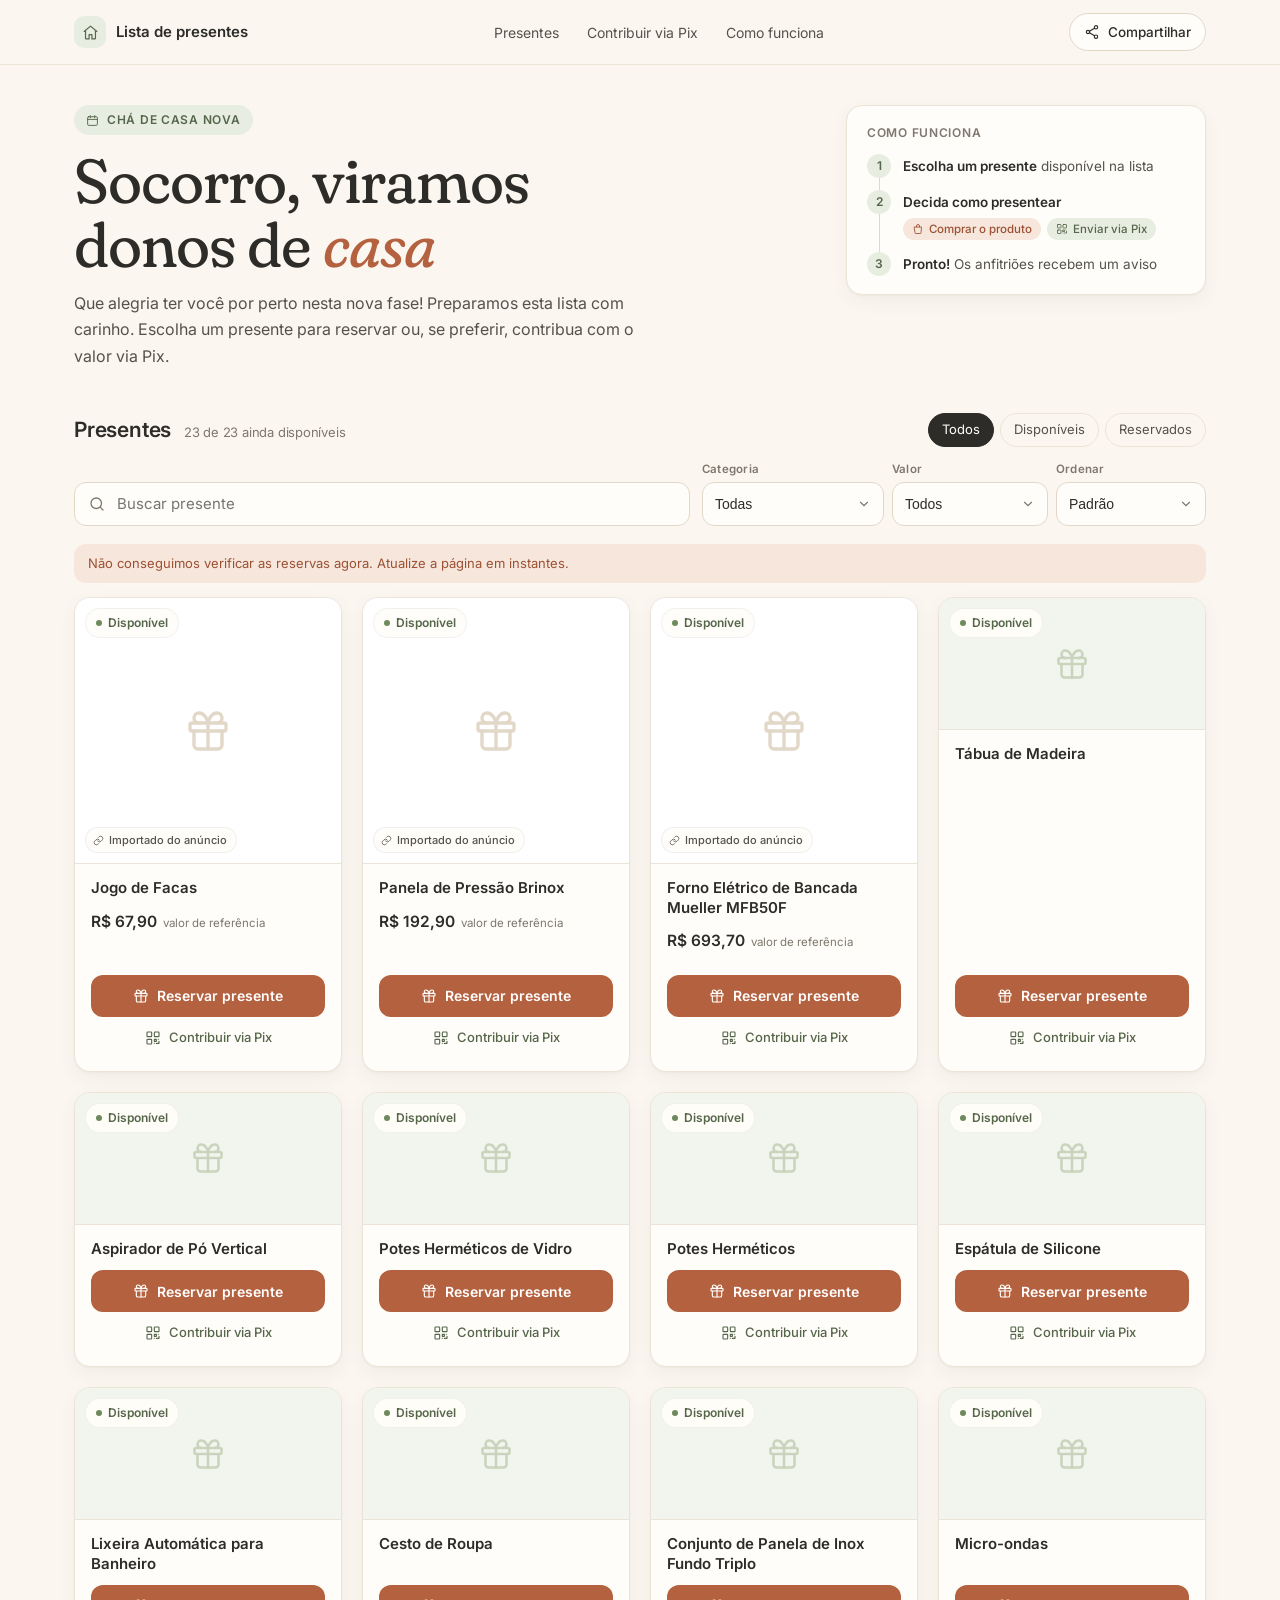
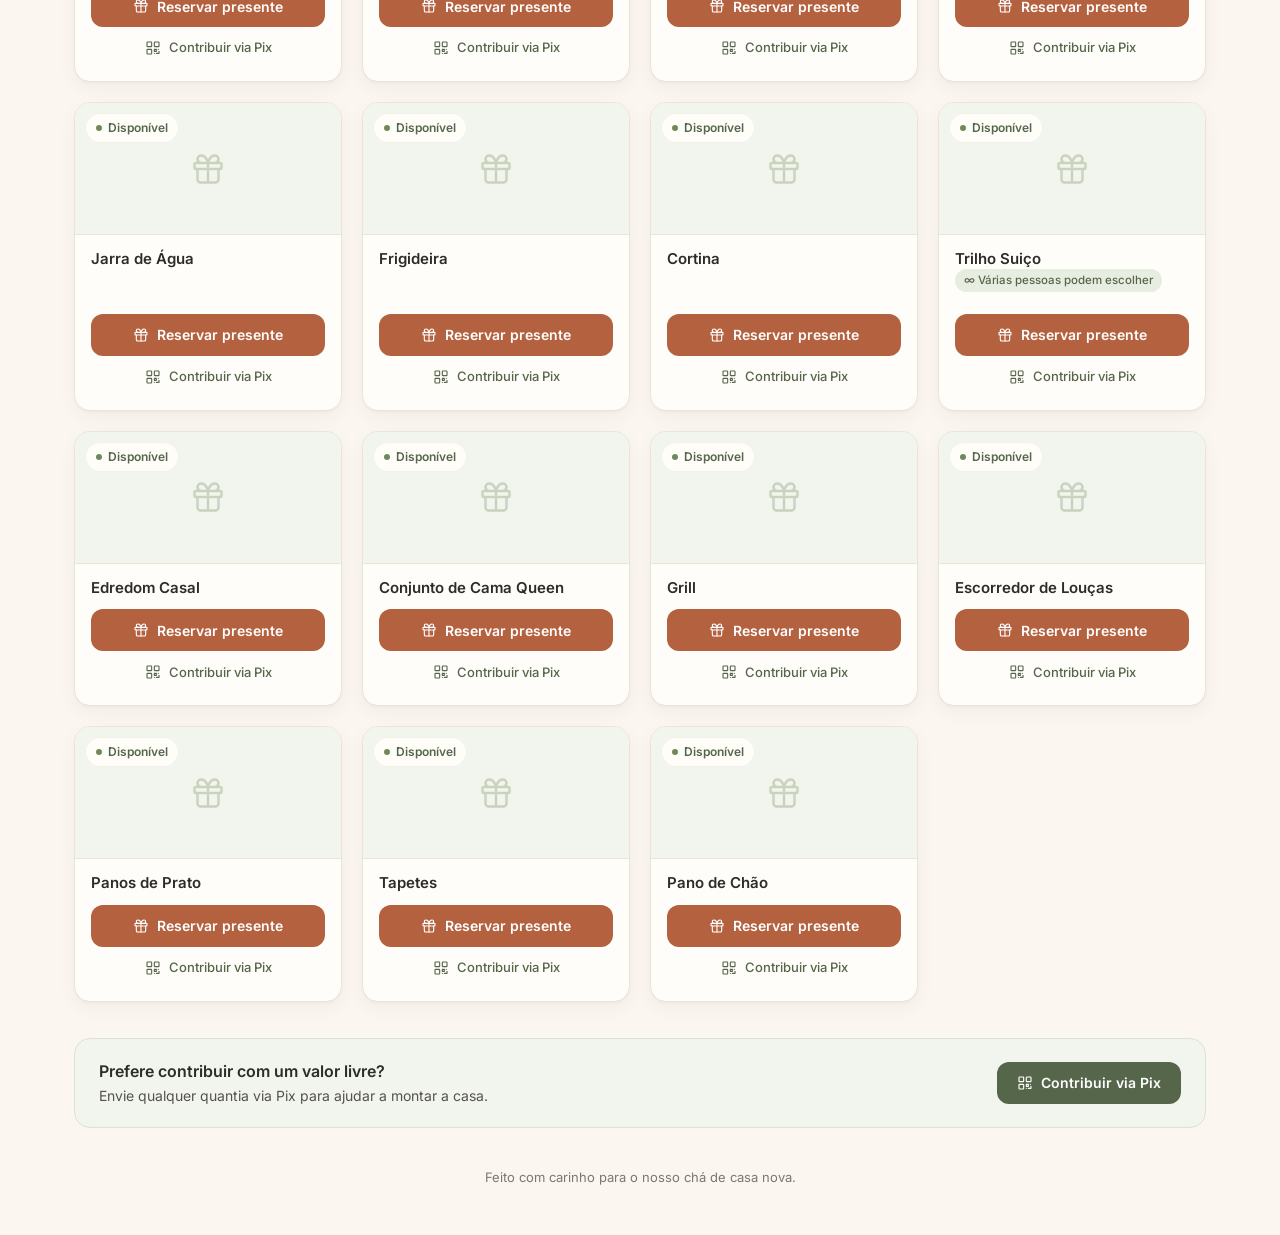
==== commit a6d89c46: "Adiciona busca, filtro por categoria e valor e ordenação dos presentes Co-Authored-By: Claude Opus 5" ====
--- a/docs/index.html
+++ b/docs/index.html
@@ -36,6 +36,7 @@
   <symbol id="i-info" viewBox="0 0 24 24"><circle cx="12" cy="12" r="9"/><path d="M12 11v5M12 8h.01"/></symbol>
   <symbol id="i-cal" viewBox="0 0 24 24"><rect x="3" y="5" width="18" height="16" rx="2"/><path d="M3 10h18M8 3v4M16 3v4"/></symbol>
   <symbol id="i-undo" viewBox="0 0 24 24"><path d="M9 14 4 9l5-5"/><path d="M4 9h10.5a5.5 5.5 0 0 1 0 11H11"/></symbol>
+  <symbol id="i-search" viewBox="0 0 24 24"><circle cx="11" cy="11" r="7"/><path d="m20 20-3.5-3.5"/></symbol>
   <symbol id="i-ext" viewBox="0 0 24 24"><path d="M14 4h6v6M20 4l-9 9"/><path d="M18 14v5a1 1 0 0 1-1 1H5a1 1 0 0 1-1-1V7a1 1 0 0 1 1-1h5"/></symbol>
 </svg>
 
@@ -76,6 +77,34 @@
         <button data-filtro="reservados" type="button">Reservados</button>
       </div>
     </div>
+    <div class="busca">
+      <label class="lupa">
+        <svg class="i"><use href="#i-search"/></svg>
+        <input type="search" id="busca" placeholder="Buscar presente" aria-label="Buscar presente" autocomplete="off">
+        <button type="button" class="limpar-busca" id="limparBusca" aria-label="Limpar busca" hidden><svg class="i"><use href="#i-x"/></svg></button>
+      </label>
+      <div class="selects">
+        <label class="sel" id="selCategoriaWrap"><span>Categoria</span>
+          <select id="selCategoria"><option value="">Todas</option></select>
+        </label>
+        <label class="sel"><span>Valor</span>
+          <select id="selValor">
+            <option value="">Todos</option>
+            <option value="0-100">Até R$ 100</option>
+            <option value="100-300">R$ 100 a R$ 300</option>
+            <option value="300-">Acima de R$ 300</option>
+          </select>
+        </label>
+        <label class="sel"><span>Ordenar</span>
+          <select id="selOrdem">
+            <option value="">Padrão</option>
+            <option value="menor">Menor preço</option>
+            <option value="maior">Maior preço</option>
+            <option value="az">A–Z</option>
+          </select>
+        </label>
+      </div>
+    </div>
     <div class="aviso" id="aviso" hidden></div>
     <div class="grid" id="grade"></div>
     <div class="vazio" id="vazio" hidden>
--- a/docs/estilo.css
+++ b/docs/estilo.css
@@ -176,6 +176,21 @@
 .toast .x{background:transparent;width:24px;height:24px}
 @keyframes sobe{from{transform:translateY(12px);opacity:0}}
 
+/* busca e filtros */
+.busca{display:flex;gap:12px;align-items:flex-end;flex-wrap:wrap;margin:-2px 0 18px}
+.lupa{flex:1 1 280px;position:relative;display:flex;align-items:center}
+.lupa>svg{position:absolute;left:14px;width:18px;height:18px;color:var(--muted);pointer-events:none}
+.lupa input{width:100%;height:44px;border-radius:12px;border:1px solid var(--line-2);background:var(--surface);padding:0 40px 0 42px;font-size:15px}
+.lupa input::-webkit-search-cancel-button{display:none}
+.lupa input:focus{outline:none;border-color:var(--sage-d);box-shadow:0 0 0 3px rgba(86,102,75,.15)}
+.limpar-busca{position:absolute;right:8px;width:28px;height:28px;border-radius:50%;display:grid;place-items:center;color:var(--muted)}
+.limpar-busca svg{width:14px;height:14px}
+.selects{display:flex;gap:8px;flex-wrap:wrap}
+.sel{display:flex;flex-direction:column;gap:4px;font-size:11.5px;font-weight:600;color:var(--muted);letter-spacing:.02em}
+.sel select{appearance:none;-webkit-appearance:none;height:44px;border-radius:12px;border:1px solid var(--line-2);background:var(--surface) url("data:image/svg+xml,%3Csvg xmlns='http://www.w3.org/2000/svg' viewBox='0 0 24 24' fill='none' stroke='%237D776D' stroke-width='2' stroke-linecap='round'%3E%3Cpath d='m6 9 6 6 6-6'/%3E%3C/svg%3E") no-repeat right 12px center/14px;padding:0 34px 0 12px;font-size:14px;font-weight:500;color:var(--ink);min-width:150px;cursor:pointer}
+.sel select:focus{outline:none;border-color:var(--sage-d);box-shadow:0 0 0 3px rgba(86,102,75,.15)}
+.vazio .btn{width:auto;padding:0 18px;margin-top:8px}
+
 /* responsivo */
 @media (max-width:900px){
   .hero{flex-direction:column;gap:24px;padding-top:28px}
@@ -187,6 +202,10 @@
   .share span{display:none}
   .share{padding:8px 10px}
   .grid{grid-template-columns:1fr;gap:14px}
+  .busca{gap:10px}
+  .lupa{flex-basis:100%}
+  .selects{width:100%;display:grid;grid-template-columns:repeat(3,minmax(0,1fr));gap:6px}
+  .sel select{min-width:0;width:100%;font-size:13px;padding:0 26px 0 10px;background-position:right 8px center}
   .ph{aspect-ratio:16/10}
   .pix-faixa{flex-direction:column;align-items:stretch;margin-left:16px;margin-right:16px;padding:18px}
   .pix-faixa .btn{width:100%}
@@ -205,3 +224,4 @@
 .txt{font-size:14px;line-height:1.5;color:var(--ink-2)}
 .duplo{display:grid;grid-template-columns:1fr 1fr;gap:8px}
 .btn.claro{background:#F3EFE8;color:var(--ink)}
+.grid>.vazio{grid-column:1/-1}
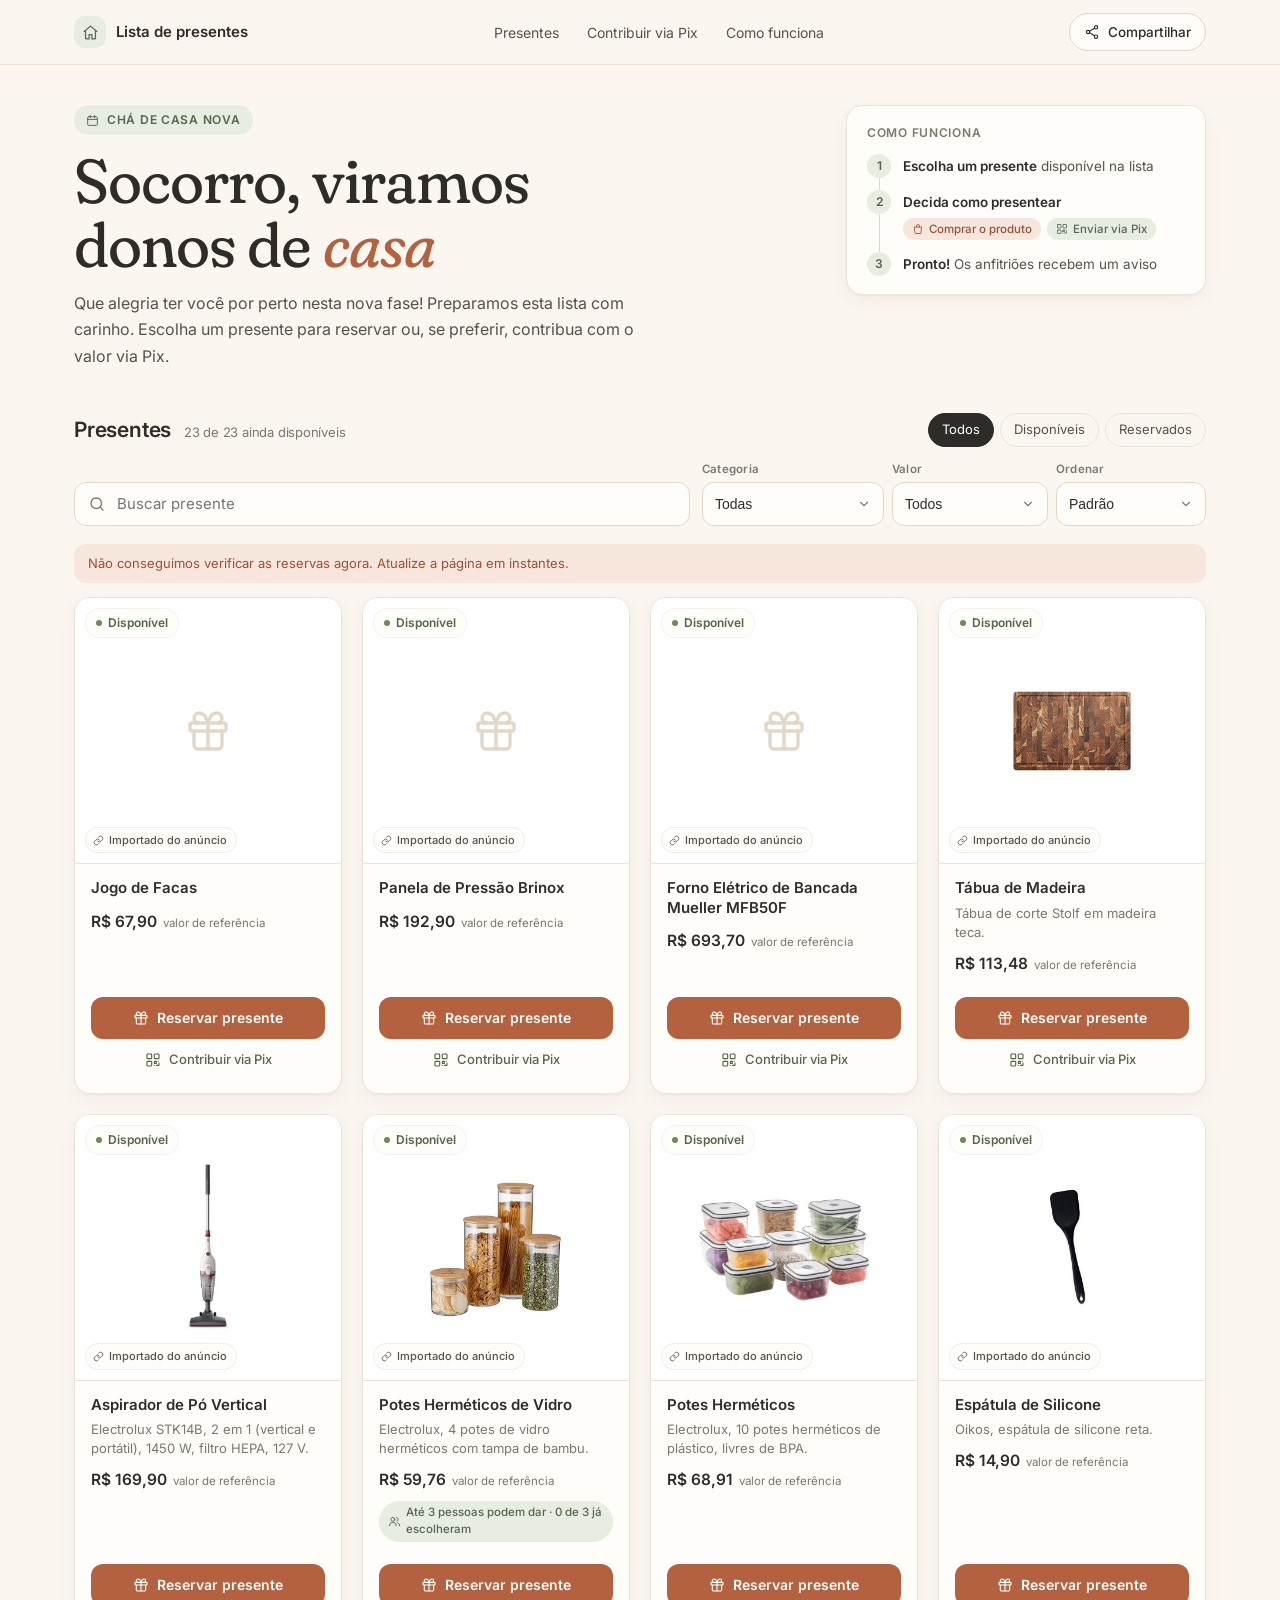
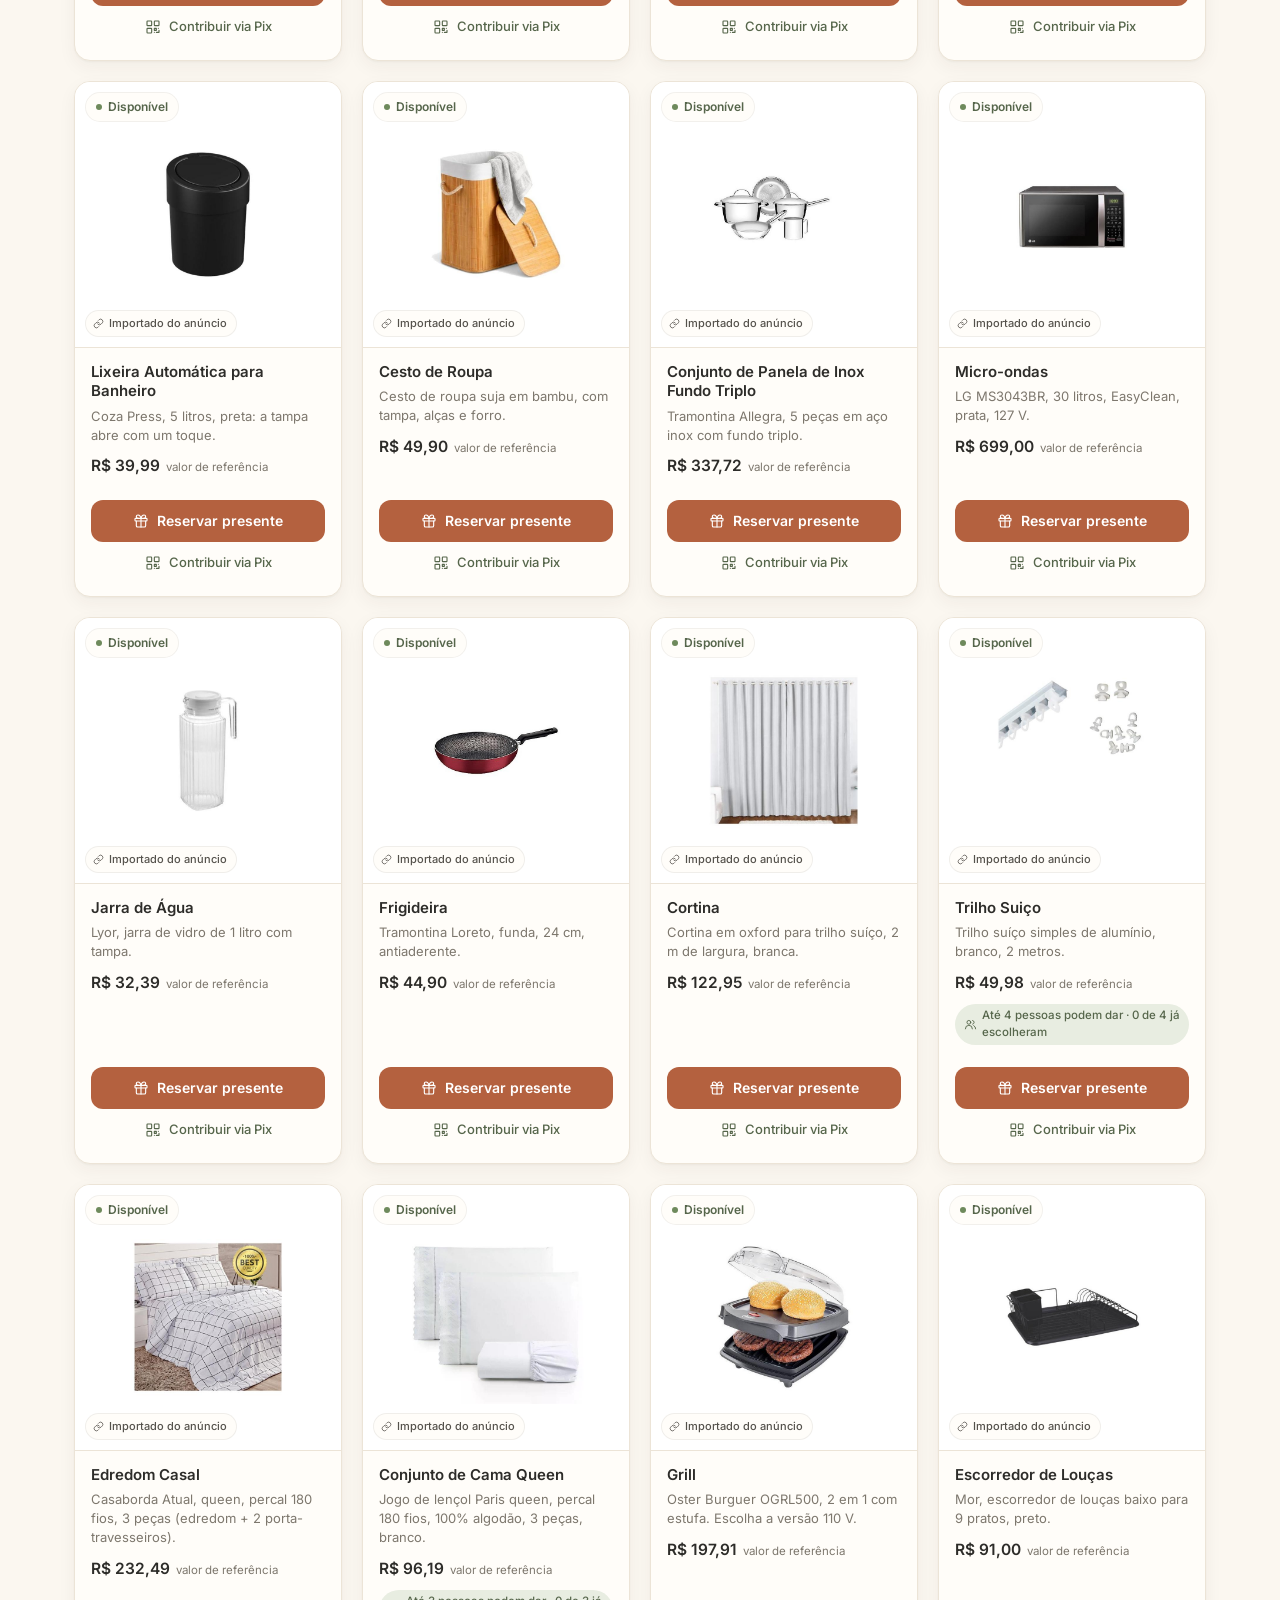
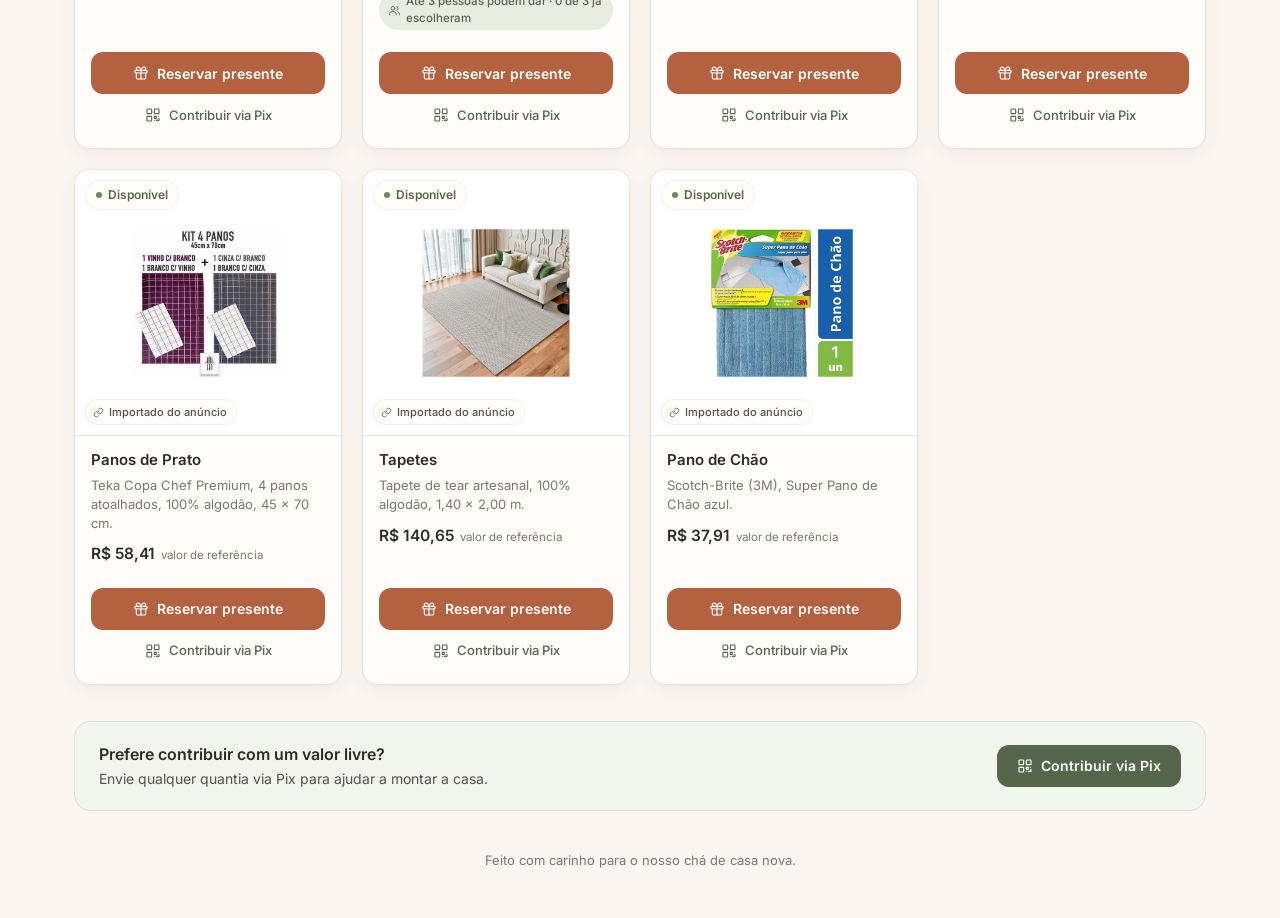
==== commit dc959380: "Adiciona limite de reservas por presente Trilho Suíço aceita 4 pessoas; Potes Herméticos de Vidro e " ====
--- a/docs/index.html
+++ b/docs/index.html
@@ -37,6 +37,7 @@
   <symbol id="i-cal" viewBox="0 0 24 24"><rect x="3" y="5" width="18" height="16" rx="2"/><path d="M3 10h18M8 3v4M16 3v4"/></symbol>
   <symbol id="i-undo" viewBox="0 0 24 24"><path d="M9 14 4 9l5-5"/><path d="M4 9h10.5a5.5 5.5 0 0 1 0 11H11"/></symbol>
   <symbol id="i-search" viewBox="0 0 24 24"><circle cx="11" cy="11" r="7"/><path d="m20 20-3.5-3.5"/></symbol>
+  <symbol id="i-users" viewBox="0 0 24 24"><circle cx="9" cy="8" r="3.5"/><path d="M2.5 20a6.5 6.5 0 0 1 13 0"/><path d="M16 4.6a3.5 3.5 0 0 1 0 6.8M18 14a6.5 6.5 0 0 1 3.5 6"/></symbol>
   <symbol id="i-ext" viewBox="0 0 24 24"><path d="M14 4h6v6M20 4l-9 9"/><path d="M18 14v5a1 1 0 0 1-1 1H5a1 1 0 0 1-1-1V7a1 1 0 0 1 1-1h5"/></symbol>
 </svg>
 
--- a/docs/estilo.css
+++ b/docs/estilo.css
@@ -225,3 +225,9 @@
 .duplo{display:grid;grid-template-columns:1fr 1fr;gap:8px}
 .btn.claro{background:#F3EFE8;color:var(--ink)}
 .grid>.vazio{grid-column:1/-1}
+.card.clicavel{cursor:pointer;transition:box-shadow .18s,transform .18s,border-color .18s}
+.card.clicavel:hover{border-color:var(--line-2);box-shadow:0 2px 4px rgba(60,45,30,.05),0 14px 30px -10px rgba(60,45,30,.18);transform:translateY(-2px)}
+.card.clicavel:hover .ph img{transform:scale(1.03)}
+.ph img{transition:transform .25s}
+@media (prefers-reduced-motion:reduce){.card.clicavel,.ph img{transition:none}.card.clicavel:hover{transform:none}.card.clicavel:hover .ph img{transform:none}}
+.chip.multi svg{width:13px;height:13px}
